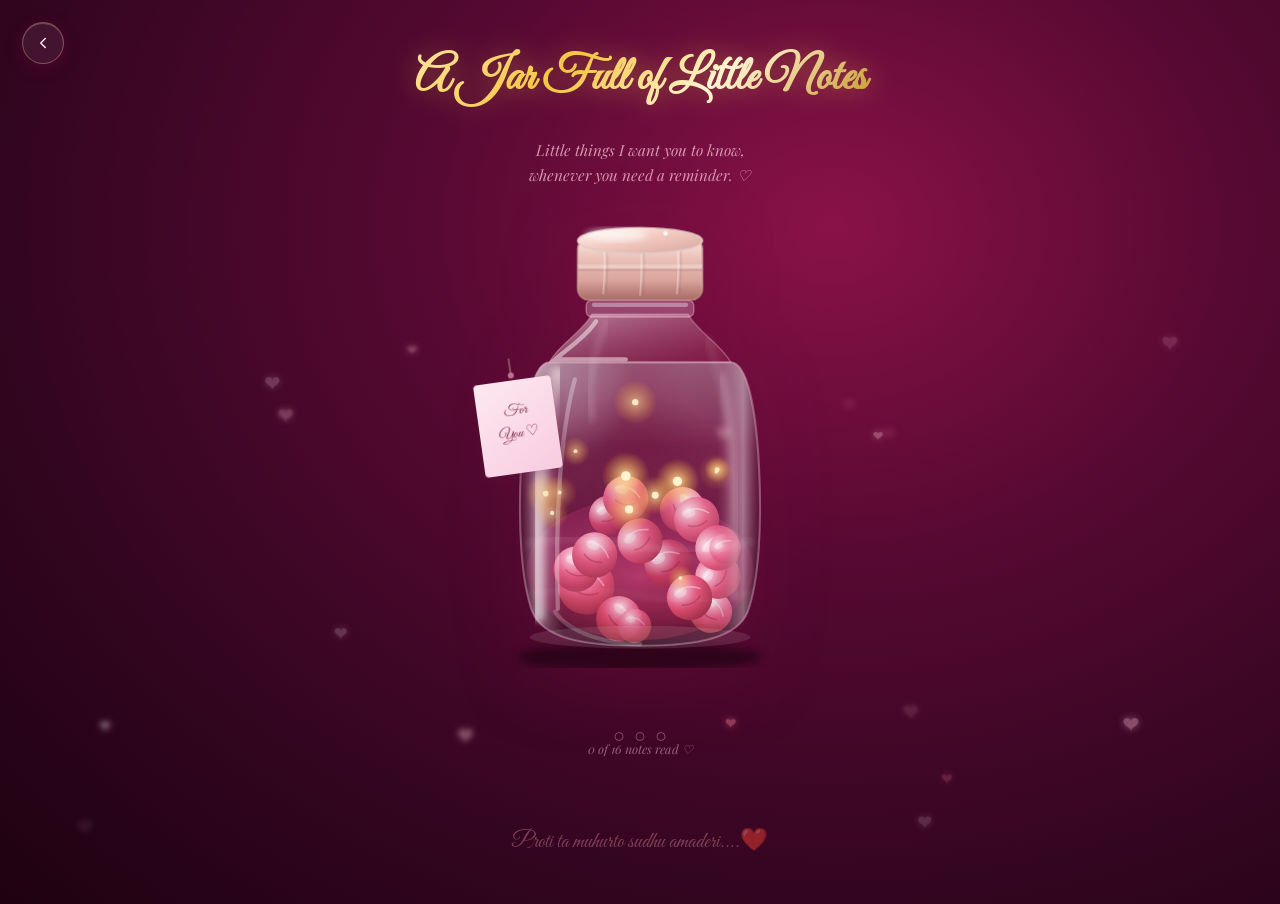
==== jar.html @ 515b7e87 "Add files via upload" ====
﻿<!DOCTYPE html>
<html lang="en">
<head>
  <meta charset="UTF-8" />
  <meta name="viewport" content="width=device-width, initial-scale=1.0" />
  <title>A Jar Full of Little Notes ♡</title>
  <link rel="stylesheet" href="jar.css" />
  <link href="https://fonts.googleapis.com/css2?family=Great+Vibes&family=Playfair+Display:ital,wght@0,400;0,500;1,400&family=Lato:wght@300;400&display=swap" rel="stylesheet" />
</head>
<body>

  <!-- Floating hearts background -->
  <canvas id="hearts-canvas"></canvas>

  <!-- Page -->
  <div class="jar-page page-root">

    <!-- Title -->
    <h1 class="jar-title">A Jar Full of Little Notes</h1>
    <p class="jar-subtitle">Little things I want you to know,<br>whenever you need a reminder. ♡</p>

    <!-- Main jar area -->
    <div class="jar-scene" id="jarScene">

      <!-- Tap hint -->
      <p class="tap-hint" id="tapHint">Tap me...</p>

      <!-- Tap progress dots -->
      <div class="tap-dots" id="tapDots">
        <span class="tap-dot" id="dot0"></span>
        <span class="tap-dot" id="dot1"></span>
        <span class="tap-dot" id="dot2"></span>
      </div>

      <!-- "For You" tag -->
      <div class="jar-tag">
        <span>For<br>You ♡</span>
      </div>

      <!-- THE JAR SVG -->
      <svg class="jar-svg" id="jarSvg" viewBox="0 0 240 320" xmlns="http://www.w3.org/2000/svg">
        <defs>
          <!-- Horizontal "glass tube" gradient — creates cylindrical light falloff -->
          <linearGradient id="glassBody" x1="0%" y1="0%" x2="100%" y2="0%">
            <stop offset="0%"   stop-color="#5a1438" stop-opacity="0.32"/>
            <stop offset="7%"   stop-color="#ffeef5" stop-opacity="0.58"/>
            <stop offset="18%"  stop-color="#f0a8c5" stop-opacity="0.10"/>
            <stop offset="45%"  stop-color="#a8405f" stop-opacity="0.13"/>
            <stop offset="55%"  stop-color="#a8405f" stop-opacity="0.13"/>
            <stop offset="82%"  stop-color="#f0a8c5" stop-opacity="0.10"/>
            <stop offset="93%"  stop-color="#ffeef5" stop-opacity="0.48"/>
            <stop offset="100%" stop-color="#5a1438" stop-opacity="0.32"/>
          </linearGradient>

          <!-- Vertical light/shadow overlay — blended on top for depth -->
          <linearGradient id="glassVertical" x1="0%" y1="0%" x2="0%" y2="100%">
            <stop offset="0%"   stop-color="#ffffff" stop-opacity="0.32"/>
            <stop offset="30%"  stop-color="#ffffff" stop-opacity="0.04"/>
            <stop offset="65%"  stop-color="#000000" stop-opacity="0.04"/>
            <stop offset="100%" stop-color="#000000" stop-opacity="0.30"/>
          </linearGradient>

          <linearGradient id="glassShoulder" x1="0%" y1="0%" x2="100%" y2="100%">
            <stop offset="0%"   stop-color="#ffeef5" stop-opacity="0.55"/>
            <stop offset="100%" stop-color="#a8405f" stop-opacity="0.22"/>
          </linearGradient>

          <!-- Soft ambient shine blob — adds gentle glow on upper-left of glass -->
          <radialGradient id="glassShine" cx="35%" cy="22%" r="48%">
            <stop offset="0%"   stop-color="#ffffff" stop-opacity="0.32"/>
            <stop offset="100%" stop-color="#ffffff" stop-opacity="0"/>
          </radialGradient>

          <!-- Cylindrical curvature shading — darker toward edges, light center -->
          <radialGradient id="glassCurve" cx="50%" cy="48%" r="65%">
            <stop offset="0%"   stop-color="#ffffff" stop-opacity="0.07"/>
            <stop offset="60%"  stop-color="#000000" stop-opacity="0"/>
            <stop offset="100%" stop-color="#4a1030" stop-opacity="0.22"/>
          </radialGradient>

          <!-- Rose gold lid gradients -->
          <linearGradient id="lidGrad" x1="0%" y1="0%" x2="0%" y2="100%">
            <stop offset="0%"   stop-color="#fbe6dd"/>
            <stop offset="35%"  stop-color="#eac0b8"/>
            <stop offset="70%"  stop-color="#d9a39b"/>
            <stop offset="100%" stop-color="#bb8079"/>
          </linearGradient>
          <linearGradient id="lidTopGrad" x1="0%" y1="0%" x2="100%" y2="100%">
            <stop offset="0%"   stop-color="#fff5ef"/>
            <stop offset="50%"  stop-color="#f2c8bf"/>
            <stop offset="100%" stop-color="#d6a89f"/>
          </linearGradient>
          <linearGradient id="lidShadow" x1="0%" y1="0%" x2="0%" y2="100%">
            <stop offset="0%"   stop-color="#9a5650" stop-opacity="0"/>
            <stop offset="100%" stop-color="#8a4842" stop-opacity="0.35"/>
          </linearGradient>

          <radialGradient id="chitsGlow" cx="50%" cy="55%" r="55%">
            <stop offset="0%"   stop-color="#f060a0" stop-opacity="0.9"/>
            <stop offset="100%" stop-color="#9a1c58" stop-opacity="0.65"/>
          </radialGradient>

          <!-- Paper ball shading — 3 pastel variants -->
          <radialGradient id="ballGrad1" cx="35%" cy="28%" r="75%">
            <stop offset="0%"   stop-color="#fde8f0"/>
            <stop offset="55%"  stop-color="#e8608a"/>
            <stop offset="100%" stop-color="#b8385f"/>
          </radialGradient>
          <radialGradient id="ballGrad2" cx="35%" cy="28%" r="75%">
            <stop offset="0%"   stop-color="#fceaf2"/>
            <stop offset="55%"  stop-color="#d04070"/>
            <stop offset="100%" stop-color="#a02850"/>
          </radialGradient>
          <radialGradient id="ballGrad3" cx="35%" cy="28%" r="75%">
            <stop offset="0%"   stop-color="#fff0f5"/>
            <stop offset="55%"  stop-color="#f0789e"/>
            <stop offset="100%" stop-color="#c8506e"/>
          </radialGradient>

          <filter id="softBlur"><feGaussianBlur stdDeviation="2.2"/></filter>
          <filter id="shadowBlur"><feGaussianBlur stdDeviation="3.5"/></filter>

          <clipPath id="jarClip">
            <path d="M 56 104 C 44 104 38 138 36 178 C 34 218 36 258 44 280 C 51 298 78 304 120 304 C 162 304 189 298 196 280 C 204 258 206 218 204 178 C 202 138 196 104 184 104 Z"/>
          </clipPath>
        </defs>

        <!-- Ground shadow -->
        <ellipse cx="120" cy="312" rx="86" ry="10" fill="rgba(0,0,0,0.45)" filter="url(#shadowBlur)"/>

        <!-- ── PAPER BALLS INSIDE (visible through glass) ── -->
        <g clip-path="url(#jarClip)" class="chits-inside" id="chitsInside">
          <ellipse cx="120" cy="250" rx="80" ry="50" fill="url(#chitsGlow)" opacity="0.72"/>

          <!-- 5 message balls — vary in size & rotation, scattered organically -->
          <g class="jar-ball" id="jarBall0" transform="translate(82,262) rotate(18)">
            <circle r="20" fill="url(#ballGrad1)"/>
            <path d="M -11 -7 Q 0 -14 12 -4"  stroke="rgba(255,255,255,0.45)" stroke-width="1.2" fill="none"/>
            <path d="M -9 4 Q 0 9 10 2"        stroke="rgba(110,20,55,0.3)"   stroke-width="1.2" fill="none"/>
            <ellipse cx="-6" cy="-7" rx="6" ry="4" fill="rgba(255,255,255,0.35)"/>
          </g>

          <g class="jar-ball" id="jarBall1" transform="translate(140,246) rotate(-25)">
            <circle r="17" fill="url(#ballGrad2)"/>
            <path d="M -9 -6 Q 0 -12 10 -3"  stroke="rgba(255,255,255,0.45)" stroke-width="1.1" fill="none"/>
            <path d="M -7 3 Q 0 7 8 2"        stroke="rgba(110,20,55,0.3)"   stroke-width="1.1" fill="none"/>
            <ellipse cx="-5" cy="-6" rx="5" ry="3.5" fill="rgba(255,255,255,0.35)"/>
          </g>

          <g class="jar-ball" id="jarBall2" transform="translate(170,280) rotate(40)">
            <circle r="15" fill="url(#ballGrad3)"/>
            <path d="M -8 -5 Q 0 -10 9 -3"   stroke="rgba(255,255,255,0.45)" stroke-width="1" fill="none"/>
            <path d="M -6 3 Q 0 6 7 1.5"      stroke="rgba(110,20,55,0.3)"   stroke-width="1" fill="none"/>
            <ellipse cx="-4.5" cy="-5" rx="4.5" ry="3" fill="rgba(255,255,255,0.35)"/>
          </g>

          <g class="jar-ball" id="jarBall3" transform="translate(98,212) rotate(-15)">
            <circle r="14" fill="url(#ballGrad2)"/>
            <path d="M -7 -4.5 Q 0 -9 8 -2.5" stroke="rgba(255,255,255,0.45)" stroke-width="1" fill="none"/>
            <path d="M -6 2.5 Q 0 5.5 6.5 1.5" stroke="rgba(110,20,55,0.3)"   stroke-width="1" fill="none"/>
            <ellipse cx="-4" cy="-4.5" rx="4" ry="2.8" fill="rgba(255,255,255,0.35)"/>
          </g>

          <g class="jar-ball" id="jarBall4" transform="translate(150,208) rotate(55)">
            <circle r="16" fill="url(#ballGrad1)"/>
            <path d="M -8.5 -5.5 Q 0 -11 9.5 -3" stroke="rgba(255,255,255,0.45)" stroke-width="1.1" fill="none"/>
            <path d="M -7 3 Q 0 6.5 7.5 1.8"      stroke="rgba(110,20,55,0.3)"   stroke-width="1.1" fill="none"/>
            <ellipse cx="-4.8" cy="-5.5" rx="4.8" ry="3.2" fill="rgba(255,255,255,0.35)"/>
          </g>

          <g class="jar-ball" id="jarBall5" transform="translate(120,230) rotate(-35)">
            <circle r="16" fill="url(#ballGrad1)"/>
            <path d="M -8.5 -5.5 Q 0 -11 9.5 -3" stroke="rgba(255,255,255,0.45)" stroke-width="1.1" fill="none"/>
            <path d="M -7 3 Q 0 6.5 7.5 1.8"      stroke="rgba(110,20,55,0.3)"   stroke-width="1.1" fill="none"/>
            <ellipse cx="-4.8" cy="-5.5" rx="4.8" ry="3.2" fill="rgba(255,255,255,0.35)"/>
          </g>

          <g class="jar-ball" id="jarBall6" transform="translate(75,250) rotate(20)">
            <circle r="16" fill="url(#ballGrad1)"/>
            <path d="M -8.5 -5.5 Q 0 -11 9.5 -3" stroke="rgba(255,255,255,0.45)" stroke-width="1.1" fill="none"/>
            <path d="M -7 3 Q 0 6.5 7.5 1.8"      stroke="rgba(110,20,55,0.3)"   stroke-width="1.1" fill="none"/>
            <ellipse cx="-4.8" cy="-5.5" rx="4.8" ry="3.2" fill="rgba(255,255,255,0.35)"/>
          </g>


          <g class="jar-ball" id="jarBall7" transform="translate(160,215) rotate(-10)">
            <circle r="16" fill="url(#ballGrad1)"/>
            <path d="M -8.5 -5.5 Q 0 -11 9.5 -3" stroke="rgba(255,255,255,0.45)" stroke-width="1.1" fill="none"/>
            <path d="M -7 3 Q 0 6.5 7.5 1.8"      stroke="rgba(110,20,55,0.3)"   stroke-width="1.1" fill="none"/>
            <ellipse cx="-4.8" cy="-5.5" rx="4.8" ry="3.2" fill="rgba(255,255,255,0.35)"/>
          </g>

          <g class="jar-ball" id="jarBall8" transform="translate(105,285) rotate(45)">
            <circle r="16" fill="url(#ballGrad1)"/>
            <path d="M -8.5 -5.5 Q 0 -11 9.5 -3" stroke="rgba(255,255,255,0.45)" stroke-width="1.1" fill="none"/>
            <path d="M -7 3 Q 0 6.5 7.5 1.8"      stroke="rgba(110,20,55,0.3)"   stroke-width="1.1" fill="none"/>
            <ellipse cx="-4.8" cy="-5.5" rx="4.8" ry="3.2" fill="rgba(255,255,255,0.35)"/>
          </g>

          <g class="jar-ball" id="jarBall9" transform="translate(175,255) rotate(-50)">
            <circle r="16" fill="url(#ballGrad1)"/>
            <path d="M -8.5 -5.5 Q 0 -11 9.5 -3" stroke="rgba(255,255,255,0.45)" stroke-width="1.1" fill="none"/>
            <path d="M -7 3 Q 0 6.5 7.5 1.8"      stroke="rgba(110,20,55,0.3)"   stroke-width="1.1" fill="none"/>
            <ellipse cx="-4.8" cy="-5.5" rx="4.8" ry="3.2" fill="rgba(255,255,255,0.35)"/>
          </g>

          <g class="jar-ball" id="jarBall10" transform="translate(88,240) rotate(30)">
            <circle r="16" fill="url(#ballGrad1)"/>
            <path d="M -8.5 -5.5 Q 0 -11 9.5 -3" stroke="rgba(255,255,255,0.45)" stroke-width="1.1" fill="none"/>
            <path d="M -7 3 Q 0 6.5 7.5 1.8"      stroke="rgba(110,20,55,0.3)"   stroke-width="1.1" fill="none"/>
            <ellipse cx="-4.8" cy="-5.5" rx="4.8" ry="3.2" fill="rgba(255,255,255,0.35)"/>
          </g>

          <g class="jar-ball" id="jarBall11" transform="translate(155,270) rotate(-22)">
            <circle r="16" fill="url(#ballGrad1)"/>
            <path d="M -8.5 -5.5 Q 0 -11 9.5 -3" stroke="rgba(255,255,255,0.45)" stroke-width="1.1" fill="none"/>
            <path d="M -7 3 Q 0 6.5 7.5 1.8"      stroke="rgba(110,20,55,0.3)"   stroke-width="1.1" fill="none"/>
            <ellipse cx="-4.8" cy="-5.5" rx="4.8" ry="3.2" fill="rgba(255,255,255,0.35)"/>
          </g>

          <g class="jar-ball" id="jarBall12" transform="translate(110,200) rotate(15)">
            <circle r="16" fill="url(#ballGrad1)"/>
            <path d="M -8.5 -5.5 Q 0 -11 9.5 -3" stroke="rgba(255,255,255,0.45)" stroke-width="1.1" fill="none"/>
            <path d="M -7 3 Q 0 6.5 7.5 1.8"      stroke="rgba(110,20,55,0.3)"   stroke-width="1.1" fill="none"/>
            <ellipse cx="-4.8" cy="-5.5" rx="4.8" ry="3.2" fill="rgba(255,255,255,0.35)"/>
          </g>

          <g class="jar-ball" id="jarBall13" transform="translate(175,235) rotate(-42)">
            <circle r="16" fill="url(#ballGrad1)"/>
            <path d="M -8.5 -5.5 Q 0 -11 9.5 -3" stroke="rgba(255,255,255,0.45)" stroke-width="1.1" fill="none"/>
            <path d="M -7 3 Q 0 6.5 7.5 1.8"      stroke="rgba(110,20,55,0.3)"   stroke-width="1.1" fill="none"/>
            <ellipse cx="-4.8" cy="-5.5" rx="4.8" ry="3.2" fill="rgba(255,255,255,0.35)"/>
          </g>



          <!-- 2 decorative filler balls — always present, keep the jar feeling full -->
          <g class="jar-ball-filler" transform="translate(116,290) rotate(10)">
            <circle r="12" fill="url(#ballGrad3)" opacity="0.85"/>
            <path d="M -6 -4 Q 0 -8 7 -2" stroke="rgba(255,255,255,0.4)" stroke-width="0.9" fill="none"/>
            <ellipse cx="-3.5" cy="-4" rx="3.5" ry="2.4" fill="rgba(255,255,255,0.3)"/>
          </g>
          <g class="jar-ball-filler" transform="translate(180,235) rotate(-30)">
            <circle r="11" fill="url(#ballGrad1)" opacity="0.8"/>
            <path d="M -5.5 -3.5 Q 0 -7 6.5 -2" stroke="rgba(255,255,255,0.4)" stroke-width="0.9" fill="none"/>
            <ellipse cx="-3.2" cy="-3.5" rx="3.2" ry="2.2" fill="rgba(255,255,255,0.3)"/>
          </g>
        </g>

        <!-- ── JAR BODY (glass shell) ── -->
        <path d="M 56 104 C 44 104 38 138 36 178 C 34 218 36 258 44 280 C 51 298 78 304 120 304 C 162 304 189 298 196 280 C 204 258 206 218 204 178 C 202 138 196 104 184 104 Z"
              fill="url(#glassBody)" stroke="rgba(255,220,235,0.35)" stroke-width="1.5"/>

        <!-- Vertical depth overlay (light top, dark bottom) -->
        <path d="M 56 104 C 44 104 38 138 36 178 C 34 218 36 258 44 280 C 51 298 78 304 120 304 C 162 304 189 298 196 280 C 204 258 206 218 204 178 C 202 138 196 104 184 104 Z"
              fill="url(#glassVertical)" style="mix-blend-mode:overlay" clip-path="url(#jarClip)"/>

        <!-- Cylindrical curvature shading — gives the glass a rounded, dimensional feel -->
        <path d="M 56 104 C 44 104 38 138 36 178 C 34 218 36 258 44 280 C 51 298 78 304 120 304 C 162 304 189 298 196 280 C 204 258 206 218 204 178 C 202 138 196 104 184 104 Z"
              fill="url(#glassCurve)" style="mix-blend-mode:multiply" clip-path="url(#jarClip)"/>

        <!-- Ambient shine — soft glow blob on the upper-left of the glass -->
        <ellipse cx="78" cy="150" rx="58" ry="75" fill="url(#glassShine)"
                 style="mix-blend-mode:soft-light" clip-path="url(#jarClip)"/>

        <!-- Subtle glass distortion ripples across the chits (refraction feel) -->
        <path d="M 40 232 Q 80 224 120 233 Q 160 242 200 230" fill="none"
              stroke="rgba(255,255,255,0.12)" stroke-width="4" filter="url(#softBlur)" clip-path="url(#jarClip)"/>
        <path d="M 40 268 Q 80 261 120 269 Q 160 277 200 266" fill="none"
              stroke="rgba(255,255,255,0.08)" stroke-width="3" filter="url(#softBlur)" clip-path="url(#jarClip)"/>
        <path d="M 42 290 Q 80 295 120 291 Q 158 287 198 293" fill="none"
              stroke="rgba(0,0,0,0.06)" stroke-width="3" filter="url(#softBlur)" clip-path="url(#jarClip)"/>


        <!-- Main glass highlight (left, broad refraction streak) -->
        <path d="M 62 112 C 50 150 46 210 48 282" fill="none"
              stroke="rgba(255,245,250,0.5)" stroke-width="10" stroke-linecap="round" filter="url(#softBlur)"/>
        <!-- Secondary thin highlight -->
        <path d="M 74 116 C 64 152 60 212 62 278" fill="none"
              stroke="rgba(255,255,255,0.3)" stroke-width="3" stroke-linecap="round"/>
        <!-- Right dim highlight -->
        <path d="M 178 114 C 188 155 190 215 186 270" fill="none"
              stroke="rgba(255,230,242,0.18)" stroke-width="5" stroke-linecap="round" filter="url(#softBlur)"/>

        <!-- ── Reflection streaks (delicate, follow jar curve) ── -->
        <!-- Diagonal shoulder reflection — shimmers occasionally -->
        <path class="glass-reflect shimmer-a" d="M 96 76 C 88 96 82 118 86 144" fill="none"
              stroke="rgba(255,255,255,0.35)" stroke-width="4" stroke-linecap="round" filter="url(#softBlur)"/>
        <!-- Long curved reflection on upper-right shoulder/body -->
        <path class="glass-reflect shimmer-b" d="M 168 88 C 180 122 188 172 184 222" fill="none"
              stroke="rgba(255,255,255,0.22)" stroke-width="5" stroke-linecap="round" filter="url(#softBlur)"/>
        <!-- Thin diagonal reflection across lower body -->
        <path class="glass-reflect shimmer-c" d="M 70 240 C 92 230 132 235 172 246" fill="none"
              stroke="rgba(255,255,255,0.15)" stroke-width="3" stroke-linecap="round" filter="url(#softBlur)"/>


        <!-- Bottom glass shimmer -->
        <ellipse cx="120" cy="298" rx="78" ry="8" fill="rgba(255,255,255,0.1)"/>
        <!-- Bottom curve highlight -->
        <path d="M 60 280 C 70 296 100 303 120 303" fill="none"
              stroke="rgba(255,255,255,0.2)" stroke-width="3" stroke-linecap="round"/>

        <!-- Shoulder / neck of jar -->
        <path d="M 86 70 C 80 82 62 92 56 104 L 184 104 C 178 92 160 82 154 70 Z"
              fill="url(#glassShoulder)" stroke="rgba(255,220,235,0.3)" stroke-width="1"/>
        <!-- Shoulder highlight -->
        <path d="M 89 75 C 82 86 68 95 60 102 L 110 102"
              fill="none" stroke="rgba(255,250,252,0.5)" stroke-width="3" stroke-linecap="round"/>

        <!-- Neck ring (glass lip where lid sits) -->
        <rect x="82" y="60" width="76" height="12" rx="4"
              fill="rgba(255,220,235,0.28)" stroke="rgba(255,200,225,0.4)" stroke-width="1"/>
        <rect x="86" y="62" width="68" height="3" rx="1.5" fill="rgba(255,255,255,0.35)"/>

        <!-- ── LID (rose gold) ── -->
        <g class="jar-lid" id="jarLid">
          <!-- Lid body -->
          <rect x="76" y="16" width="88" height="44" rx="8"
                fill="url(#lidGrad)" stroke="#caa099" stroke-width="1"/>

          <!-- Bottom shadow for dimensionality -->
          <rect x="76" y="46" width="88" height="14" rx="6" fill="url(#lidShadow)"/>

          <!-- Decorative center groove (premium ring detail) -->
          <rect x="76" y="35" width="88" height="3" fill="rgba(255,255,255,0.3)"/>
          <rect x="76" y="38" width="88" height="1.5" fill="rgba(140,80,76,0.22)"/>

          <!-- Elegant metallic ridge lines -->
          <path d="M 94 22 Q 96 30 94 56" stroke="rgba(255,255,255,0.5)" stroke-width="0.8" fill="none"/>
          <path d="M 96 22 Q 98 30 96 56" stroke="rgba(150,90,85,0.25)" stroke-width="0.8" fill="none"/>
          <path d="M 120 23 Q 122 31 120 57" stroke="rgba(255,255,255,0.5)" stroke-width="0.8" fill="none"/>
          <path d="M 122 23 Q 124 31 122 57" stroke="rgba(150,90,85,0.25)" stroke-width="0.8" fill="none"/>
          <path d="M 146 22 Q 148 30 146 56" stroke="rgba(255,255,255,0.5)" stroke-width="0.8" fill="none"/>
          <path d="M 148 22 Q 150 30 148 56" stroke="rgba(150,90,85,0.25)" stroke-width="0.8" fill="none"/>

          <!-- Top face -->
          <ellipse cx="120" cy="18" rx="44" ry="9"
                   fill="url(#lidTopGrad)" stroke="#cda49b" stroke-width="1"/>

          <!-- Top rim shine -->
          <ellipse cx="120" cy="18" rx="44" ry="9" fill="none"
                   stroke="rgba(255,255,255,0.45)" stroke-width="1"/>

          <!-- Soft highlight blob on top -->
          <ellipse cx="103" cy="14" rx="22" ry="4.5" fill="rgba(255,255,255,0.6)" filter="url(#softBlur)"/>

          <!-- Small sparkle accent -->
          <circle cx="138" cy="13" r="1.6" fill="rgba(255,255,255,0.85)"/>
        </g>


      </svg>

      <!-- Fireflies canvas (flying inside jar) -->
      <canvas class="fairy-canvas" id="fairyCanvas"></canvas>

    </div>

    <!-- Action area (shown after open) -->
    <div class="action-area" id="actionArea">
      <p class="take-hint">Reach in and pick a little note ♡</p>
    </div>

    <!-- Chit read counter -->
    <p class="read-counter" id="readCounter"></p>
    <p class="jar-completed-hint" id="jarCompletedHint">You've already discovered every little note here. ♡</p>

    <!-- Footer -->
    <p class="jar-footer">Proti ta muhurto sudhu amaderi....❤️</p>

  </div>

  <!-- Chit modal (unfolds to show message) -->
  <div class="chit-modal" id="chitModal">
    <div class="chit-paper" id="chitPaper">
      <div class="chit-fold-overlay" id="chitFoldOverlay"></div>
      <div class="chit-paper-inner">
        <div class="chit-deco">♡</div>
        <p class="chit-message" id="chitMessage"></p>
        <div class="chit-deco chit-deco-bottom">✦</div>
        <button class="chit-close" onclick="closeChit()">fold it back ♡</button>
      </div>
    </div>
  </div>

  <!-- All-read overlay -->
  <div class="all-read-overlay" id="allReadOverlay">
    <div class="all-read-inner">
      <p class="all-read-emoji">✨</p>
      <h2 class="all-read-title">You've read them all...</h2>
      <p class="all-read-sub">Every little note was written just for you.<br>Want to see more surprises?</p>
      <button class="all-read-btn" onclick="goNext()">Yes, show me ♡</button>
      <button class="all-read-reread" onclick="resetAndReadAgain()">Read them again</button>
    </div>
  </div>

  <script src="sound.js"></script>
  <script src="bgmusic.js"></script>
  <script src="jar.js"></script>
</body>
</html>
---- jar.css ----
﻿/* ===== RESET ===== */
*, *::before, *::after { margin: 0; padding: 0; box-sizing: border-box; }
html, body { width: 100%; min-height: 100%; }

body {
  font-family: 'Lato', sans-serif;
  background: radial-gradient(ellipse at 65% 25%, #8a1248 0%, #560932 35%, #330520 70%, #1e0210 100%);
  min-height: 100vh;
  overflow-x: hidden;
  position: relative;
}

/* ===== HEARTS CANVAS ===== */
#hearts-canvas {
  position: fixed; inset: 0;
  pointer-events: none; z-index: 0;
  width: 100%; height: 100%;
}

/* ===== PAGE LAYOUT ===== */
.jar-page {
  position: relative; z-index: 2;
  display: flex; flex-direction: column;
  align-items: center;
  justify-content: center;
  padding: 2.5rem 1.5rem 3rem;
  gap: 1.6rem;
  min-height: 100vh;
}

/* ===== TITLE ===== */
.jar-title {
  font-family: 'Great Vibes', cursive;
  font-size: clamp(2rem, 7vw, 3rem);
  text-align: center;
  background: linear-gradient(135deg, #ffe8a3 0%, #f3c641 35%, #fff5d0 65%, #c29425 100%);
  -webkit-background-clip: text; background-clip: text;
  -webkit-text-fill-color: transparent; color: transparent;
  filter: drop-shadow(0 0 14px rgba(243,198,65,0.4));
  padding-inline: 0.5rem;   /* ← gives the cursive letters room on both sides */
  overflow: visible;         /* ← prevents clipping of the drop-shadow glow */
  line-height: 1.4;      /* ← add this */
  padding-top: 0.3rem;   /* ← add this */

}

.jar-subtitle {
  font-family: 'Playfair Display', serif;
  font-size: clamp(0.8rem, 2.5vw, 0.95rem);
  font-style: italic;
  color: #f5bbd0;
  text-align: center;
  opacity: 0.78;
  line-height: 1.7;
}

/* ===== JAR SCENE ===== */
.jar-scene {
  position: relative;
  width: min(340px, 82vw);
  aspect-ratio: 240 / 320;
  cursor: pointer;
  display: flex;
  align-items: center;
  justify-content: center;
  flex-shrink: 0;
  -webkit-tap-highlight-color: transparent;
  user-select: none;
  -webkit-user-select: none;
}

/* jar idle float */
.jar-svg {
  width: 100%; height: 100%;
  display: block;
  animation: jarFloat 4s ease-in-out infinite;
  filter: drop-shadow(0 14px 32px rgba(120, 10, 60, 0.5));
  transition: filter 0.3s ease;
  position: relative; z-index: 2;
  will-change: transform;
  outline: none;
}
.jar-scene:hover .jar-svg {
  filter: drop-shadow(0 14px 46px rgba(200, 50, 120, 0.7));
}

@keyframes jarFloat {
  0%,100% { transform: translateY(0px);  }
  50%      { transform: translateY(-8px); }
}

/* Tap bounce — squash & stretch feedback */
@keyframes tapBounce {
  0%   { transform: scale(1)            translateY(0);   }
  25%  { transform: scale(0.92, 1.06)   translateY(2px); }
  50%  { transform: scale(1.07, 0.94)   translateY(-6px); }
  75%  { transform: scale(0.97, 1.03)   translateY(1px); }
  100% { transform: scale(1)            translateY(0);   }
}

/* Tap glow — warm flash */
.jar-svg.tap-glow {
  filter: drop-shadow(0 14px 60px rgba(255,200,120,0.95)) !important;
}

/* Lid open animation */
.jar-lid {
  transform-origin: 120px 18px;
  transition: transform 0.6s cubic-bezier(0.34, 1.56, 0.64, 1),
              opacity 0.5s ease;
  will-change: transform;
}
/* Lid pops up and rests ajar on the rim — not fully removed */
.jar-lid.open {
  transform: translateY(-34px) translateX(5px) rotate(-15deg);
  opacity: 1;
}
/* Subtle extra lift while a note is escaping the jar — minimal, no bounce */
.jar-lid.open.lifting {
  transform: translateY(-44px) translateX(5px) rotate(-18deg);
  transition: transform 0.5s cubic-bezier(0.4, 0, 0.2, 1);
}

/* ===== FOR YOU TAG ===== */
.jar-tag {
  position: absolute;
  left: 2.5%;
  top: 36.5%;
  width: 23%;
  background: linear-gradient(145deg, #fde8f0, #f8cce0);
  border-radius: 4px;
  padding: 6% 5% 8%;
  font-family: 'Great Vibes', cursive;
  font-size: clamp(0.7rem, 3.6vw, 0.95rem);
  color: #7a2845;
  text-align: center;
  line-height: 1.5;
  box-shadow: 2px 3px 12px rgba(100,20,60,0.35);
  transform: rotate(-8deg);
  animation: tagSway 4s ease-in-out infinite;
  z-index: 5;
  will-change: transform;
}
.jar-tag::before {
  content: '';
  position: absolute;
  top: -8px; left: 50%;
  transform: translateX(-50%);
  width: 6px; height: 6px;
  border-radius: 50%;
  background: #c07090;
}
.jar-tag::after {
  content: '';
  position: absolute;
  top: -22px; left: 50%;
  transform: translateX(-50%);
  width: 1px; height: 16px;
  background: #b09090;
}
@keyframes tagSway {
  0%,100% { transform: rotate(-8deg) translateY(0);  }
  50%      { transform: rotate(-6deg) translateY(-4px); }
}

/* ===== TAP HINT ===== */
.tap-hint {
  position: absolute;
  bottom: -9%;
  left: 50%; transform: translateX(-50%);
  font-family: 'Playfair Display', serif;
  font-size: clamp(0.82rem, 3.4vw, 1rem);
  font-style: italic;
  color: #f5bbd0;
  opacity: 0;
  animation: hintPulse 2s ease-in-out 1s infinite;
  white-space: nowrap;
  z-index: 6;
}
@keyframes hintPulse {
  0%,100% { opacity: 0.3; } 50% { opacity: 0.75; }
}
.tap-hint.hidden { display: none; }

/* ===== TAP PROGRESS DOTS ===== */
.tap-dots {
  position: absolute;
  bottom: -16%;
  left: 50%; transform: translateX(-50%);
  display: flex; gap: 12px;
  z-index: 6;
}
.tap-dot {
  width: 9px; height: 9px;
  border-radius: 50%;
  border: 1.5px solid rgba(240,160,200,0.4);
  background: transparent;
  transition: background 0.25s ease, box-shadow 0.25s ease, transform 0.2s ease;
}
.tap-dot.lit {
  background: radial-gradient(circle, #fce0ec, #e0608a);
  box-shadow: 0 0 8px rgba(230,80,140,0.6);
}
.tap-dot.pop {
  animation: dotPop 0.35s ease;
}
@keyframes dotPop {
  0%   { transform: scale(1);   }
  40%  { transform: scale(1.7); }
  100% { transform: scale(1);   }
}

/* ===== TAP RIPPLE RING ===== */
.tap-ring {
  position: absolute;
  width: 16px; height: 16px;
  margin: -8px 0 0 -8px;
  border: 2px solid rgba(255,210,150,0.8);
  border-radius: 50%;
  pointer-events: none;
  z-index: 8;
  animation: ringExpand 0.6s ease-out forwards;
}
@keyframes ringExpand {
  0%   { transform: scale(0.4); opacity: 1;   }
  100% { transform: scale(7);   opacity: 0;   }
}

/* ===== TAP PARTICLES (sparkles/hearts burst) ===== */
.tap-particle {
  position: absolute;
  pointer-events: none;
  z-index: 9;
  font-size: clamp(0.7rem, 3vw, 1rem);
  animation: particleFly 0.75s ease-out forwards;
}
@keyframes particleFly {
  0%   { transform: translate(0,0) scale(1) rotate(0deg);   opacity: 1; }
  100% { transform: translate(var(--dx), var(--dy)) scale(0.3) rotate(180deg); opacity: 0; }
}

/* ===== PAPER BALLS INSIDE JAR ===== */
.jar-ball {
  transform-box: fill-box;
  transform-origin: center;
  transition: opacity 0.6s ease, transform 0.6s cubic-bezier(0.34, 1.2, 0.64, 1);
}
/* While a note is being read, its ball fades & shrinks — jar feels less crowded */
.jar-ball.taken {
  opacity: 0.12;
  transform: scale(0.45);
}

/* Once the jar is open, the message balls become the interaction zone */
.jar-ball.interactive {
  cursor: pointer;
}

/* Subtle highlight when a ball is selected — gentle glow + slight lift */
@keyframes jarBallSelect {
  0%   { filter: drop-shadow(0 0 0 rgba(255,210,150,0));   transform: scale(1);    }
  50%  { filter: drop-shadow(0 0 10px rgba(255,215,160,0.85)); transform: scale(1.15); }
  100% { filter: drop-shadow(0 0 0 rgba(255,210,150,0));   transform: scale(1);    }
}
.jar-ball.selected {
  animation: jarBallSelect 0.4s ease;
}

/* ===== FIREFLY CANVAS ===== */
.fairy-canvas {
  position: absolute;
  inset: 0;
  width: 100%; height: 100%;
  pointer-events: none;
  z-index: 3;
}

/* ===== ACTION AREA ===== */
.action-area {
  display: flex;
  flex-direction: column;
  align-items: center;
  gap: 1rem;
  opacity: 0;
  pointer-events: none;
  transform: translateY(12px);
  transition: opacity 0.6s ease, transform 0.6s ease;
}
.action-area.visible {
  opacity: 1;
  pointer-events: all;
  transform: translateY(0);
}

.take-hint {
  font-family: 'Playfair Display', serif;
  font-size: clamp(0.88rem, 2.5vw, 1rem);
  font-style: italic;
  color: #f5bbd0;
  text-align: center;
  opacity: 0.85;
}

/* ===== READ COUNTER ===== */
.read-counter {
  font-family: 'Playfair Display', serif;
  font-size: 0.78rem;
  font-style: italic;
  color: #d090b0;
  text-align: center;
  opacity: 0.65;
  min-height: 1.2em;
}

.jar-completed-hint {
  font-family: 'Playfair Display', serif;
  font-size: 0.82rem;
  font-style: italic;
  color: #f5bbd0;
  text-align: center;
  opacity: 0;
  transform: translateY(6px);
  transition: opacity 0.6s ease, transform 0.6s ease;
  min-height: 1.2em;
  pointer-events: none;
}

.jar-completed-hint.visible {
  opacity: 0.78;
  transform: translateY(0);
}

/* ===== FOOTER ===== */
.jar-footer {
  font-family: 'Great Vibes', cursive;
  font-size: clamp(1rem, 4vw, 1.4rem);
  color: #d08090;
  text-align: center;
  opacity: 0;
  animation: footerFade 2s ease forwards 1.5s;
}
@keyframes footerFade { to { opacity: 0.48; } }

/* ===== CHIT MODAL ===== */
.chit-modal {
  position: fixed; inset: 0;
  display: flex; align-items: center; justify-content: center;
  z-index: 50;
  background: rgba(20, 2, 12, 0.6);
  backdrop-filter: blur(6px);
  opacity: 0; pointer-events: none;
  transition: opacity 0.45s ease;
}
.chit-modal.open {
  opacity: 1; pointer-events: all;
}

.chit-paper {
  width: min(340px, 88vw);
  background: linear-gradient(145deg, #fef5f8 0%, #fde0ec 100%);
  border-radius: 16px;
  padding: 2.5rem 2rem;
  box-shadow:
    0 20px 60px rgba(100,10,50,0.5),
    0 4px 16px rgba(0,0,0,0.2),
    inset 0 1px 0 rgba(255,255,255,0.9);
  position: relative;
  overflow: hidden;
  /* paper texture feel */
  background-image:
    linear-gradient(145deg, #fef5f8 0%, #fde0ec 100%),
    repeating-linear-gradient(
      0deg,
      transparent,
      transparent 28px,
      rgba(200,100,140,0.06) 28px,
      rgba(200,100,140,0.06) 29px
    );

  /* Fly-from-chit + unfold: starts small, offset toward the tapped chit */
  transform: translate(var(--fly-x, 0px), var(--fly-y, 0px)) scale(0.16) rotate(14deg);
  opacity: 0;
  transition:
    transform 0.6s cubic-bezier(0.34, 1.56, 0.64, 1),
    opacity 0.4s ease;
}
.chit-modal.open .chit-paper {
  transform: translate(0px, 0px) scale(1) rotate(0deg);
  opacity: 1;
}

/* Warm glow flash during the unfold */
.chit-paper.paper-glow {
  box-shadow:
    0 20px 60px rgba(100,10,50,0.5),
    0 4px 16px rgba(0,0,0,0.2),
    inset 0 1px 0 rgba(255,255,255,0.9),
    0 0 60px rgba(255,200,140,0.7);
}

/* ── Fold overlay — the "wrapped ball" face that covers the paper ── */
.chit-fold-overlay {
  position: absolute;
  inset: 0;
  border-radius: 50%;
  background:
    radial-gradient(circle at 32% 28%, rgba(255,255,255,0.55), transparent 42%),
    radial-gradient(circle at 70% 75%, rgba(120,20,60,0.28), transparent 55%),
    linear-gradient(135deg, #fce0ec 0%, #e8608a 55%, #c8406a 100%);
  opacity: 1;
  transform: scale(1);
  transition: opacity 0.4s ease 0.12s, transform 0.4s ease 0.12s;
  pointer-events: none;
  z-index: 2;
}
.chit-modal.open .chit-fold-overlay {
  opacity: 0;
  transform: scale(1.7);
}

/* ── Inner content — fades in after unfold ── */
.chit-paper-inner {
  display: flex; flex-direction: column;
  align-items: center; gap: 1.2rem;
  position: relative;
  z-index: 1;
  opacity: 0;
  transition: opacity 0.4s ease 0.22s;
}
.chit-modal.open .chit-paper-inner {
  opacity: 1;
}
/* Snappier fade-out when closing — content disappears before the fold covers it */
.chit-modal.closing .chit-paper-inner {
  opacity: 0;
  transition: opacity 0.18s ease;
}

.chit-deco {
  font-size: 1.1rem;
  color: #d06080;
  opacity: 0.7;
}
.chit-deco-bottom { opacity: 0.5; font-size: 0.85rem; }

.chit-message {
  font-family: 'Playfair Display', serif;
  font-size: clamp(1.1rem, 4vw, 1.5rem);
  color: #5a1830;
  white-space: pre-wrap;
  text-align: left;
  line-height: 1.8;
  letter-spacing: 0.02em;
}

/* ADDED: Position relative and expanded pseudo-element for mobile thumb targeting */
.chit-close {
  position: relative;
  background: transparent;
  border: 1px solid rgba(180,60,100,0.3);
  border-radius: 30px;
  padding: 0.5rem 1.5rem;
  font-family: 'Playfair Display', serif;
  font-size: 0.82rem;
  font-style: italic;
  color: #a04060;
  cursor: pointer;
  transition: background 0.2s, color 0.2s;
  margin-top: 0.4rem;
}
.chit-close::after {
  content: '';
  position: absolute;
  top: -15px; right: -15px; bottom: -15px; left: -15px;
}
.chit-close:hover {
  background: rgba(180,60,100,0.1);
  color: #7a2040;
}

/* ===== ALL READ OVERLAY ===== */
.all-read-overlay {
  position: fixed; inset: 0;
  display: flex; align-items: center; justify-content: center;
  z-index: 60;
  background: rgba(20, 2, 12, 0.75);
  backdrop-filter: blur(10px);
  opacity: 0; pointer-events: none;
  transition: opacity 0.6s ease;
}
.all-read-overlay.open {
  opacity: 1; pointer-events: all;
}

.all-read-inner {
  display: flex; flex-direction: column;
  align-items: center; gap: 1.2rem;
  padding: 3rem 2rem;
  text-align: center;
  max-width: 360px;
}

.all-read-emoji { font-size: 2.5rem; }

.all-read-title {
  font-family: 'Great Vibes', cursive;
  font-size: clamp(1.8rem, 6vw, 2.5rem);
  background: linear-gradient(135deg, #ffe8a3, #f3c641, #fff5d0, #c29425);
  -webkit-background-clip: text; background-clip: text;
  -webkit-text-fill-color: transparent;
  filter: drop-shadow(0 0 10px rgba(243,198,65,0.4));
}

.all-read-sub {
  font-family: 'Playfair Display', serif;
  font-size: 0.95rem;
  font-style: italic;
  color: #f5bbd0;
  line-height: 1.7;
  opacity: 0.85;
}

/* UPDATED: Glassmorphism style incorporated */
.all-read-btn {
  font-family: 'Playfair Display', serif;
  font-style: italic;
  font-size: clamp(0.88rem, 3vw, 1.05rem);
  font-weight: 400;
  color: #ffe8f3;
  letter-spacing: 0.03em;
  padding: 0.9rem 2.5rem;
  border-radius: 50px;
  cursor: pointer;
  background: rgba(255, 200, 220, 0.08);
  backdrop-filter: blur(16px);
  -webkit-backdrop-filter: blur(16px);
  border: 1.5px solid rgba(230, 170, 150, 0.45);
  box-shadow:
    0 8px 28px rgba(120, 10, 60, 0.4),
    inset 0 1px 0 rgba(255, 225, 215, 0.25),
    inset 0 -1px 0 rgba(0,0,0,0.08);
  transition: transform 0.22s ease, box-shadow 0.22s ease, border-color 0.22s ease;
}

.all-read-btn:hover {
  transform: translateY(-3px);
  border-color: rgba(245, 195, 170, 0.75);
  box-shadow:
    0 12px 36px rgba(180, 50, 110, 0.5),
    0 0 30px rgba(235, 175, 150, 0.35),
    inset 0 1px 0 rgba(255, 230, 220, 0.32);
}

.all-read-btn:active {
  transform: scale(0.97);
}

/* ADDED: Position relative and expanded pseudo-element for mobile thumb targeting */
.all-read-reread {
  position: relative;
  background: transparent;
  border: none;
  font-family: 'Playfair Display', serif;
  font-size: 0.82rem;
  font-style: italic;
  color: #d090b0;
  cursor: pointer;
  opacity: 0.7;
  text-decoration: underline;
  text-underline-offset: 3px;
}
.all-read-reread::after {
  content: '';
  position: absolute;
  top: -15px; right: -15px; bottom: -15px; left: -15px;
}
.all-read-reread:hover { opacity: 1; }

/* ===== GLASS REFLECTION SHIMMER ===== */
/* Reflections sit at low opacity most of the time, with rare brief shimmer flares */
.glass-reflect {
  opacity: 0.5;
}

@keyframes shimmerA {
  0%, 88%, 100% { opacity: 0.5;  }
  92%            { opacity: 1;    }
}
@keyframes shimmerB {
  0%, 91%, 100% { opacity: 0.45; }
  95%            { opacity: 0.9;  }
}
@keyframes shimmerC {
  0%, 94%, 100% { opacity: 0.35; }
  97%            { opacity: 0.75; }
}

.shimmer-a { animation: shimmerA 11s ease-in-out infinite; }
.shimmer-b { animation: shimmerB 16s ease-in-out infinite 3s; }
.shimmer-c { animation: shimmerC 21s ease-in-out infinite 8s; }


/* ===== RESPONSIVE ===== */
@media (max-width: 400px) {
  .chit { width: 50px; height: 50px; }
}

/* ============================================
   SHARED PAGE TRANSITIONS + SMART BACK BUTTON
   ============================================ */
@keyframes pageEnter {
  0%   { opacity: 0; transform: translateY(14px) scale(0.99); }
  100% { opacity: 1; transform: translateY(0) scale(1); }
}

.page-root {
  animation: pageEnter 0.65s cubic-bezier(0.22, 1, 0.36, 1) forwards;
}

.page-exit {
  opacity: 0 !important;
  transform: translateY(-8px) scale(0.97) !important;
  transition: opacity 0.6s ease, transform 0.6s ease !important;
  pointer-events: none !important;
}

.smart-back-btn {
  position: fixed;
  top: 1.4rem;
  left: 1.4rem;
  z-index: 80;
  width: 42px;
  height: 42px;
  border-radius: 50%;
  display: flex;
  align-items: center;
  justify-content: center;
  cursor: pointer;
  background: rgba(255, 200, 220, 0.08);
  backdrop-filter: blur(14px);
  -webkit-backdrop-filter: blur(14px);
  border: 1.5px solid rgba(230, 170, 150, 0.4);
  box-shadow:
    0 4px 16px rgba(120, 10, 60, 0.35),
    inset 0 1px 0 rgba(255, 225, 215, 0.22);
  opacity: 0;
  animation: backBtnFadeIn 0.7s ease forwards 0.3s;
  transition: transform 0.2s ease, box-shadow 0.2s ease, border-color 0.2s ease;
}

@keyframes backBtnFadeIn {
  to { opacity: 1; }
}

.smart-back-btn svg {
  width: 18px;
  height: 18px;
}

.smart-back-btn:hover {
  transform: scale(1.08);
  border-color: rgba(245, 195, 170, 0.7);
  box-shadow:
    0 6px 22px rgba(180, 50, 110, 0.45),
    0 0 18px rgba(235, 175, 150, 0.3),
    inset 0 1px 0 rgba(255, 230, 220, 0.28);
}

.smart-back-btn:active {
  transform: scale(0.93);
}

@media (max-width: 480px) {
  .smart-back-btn {
    top: 1rem;
    left: 1rem;
    width: 38px;
    height: 38px;
  }
}
/* ============================================
   MOBILE POLISH PASS
   ============================================ */
@media (max-width: 640px) {
  .jar-page {
    min-height: 100svh;
    padding: calc(4.25rem + env(safe-area-inset-top)) 1rem calc(2rem + env(safe-area-inset-bottom));
    justify-content: flex-start;
    gap: 1rem;
  }

  .jar-title {
    font-size: clamp(1.95rem, 9vw, 2.65rem);
    line-height: 1.15;
  }

  .jar-subtitle {
    max-width: 21rem;
  }

  .jar-scene {
    width: min(76vw, 300px);
    margin-block: 0.2rem 0;
  }

  .action-area {
    width: min(100%, 21rem);
  }

  .chit-paper {
    width: min(88vw, 320px);
  }

  .all-read-inner {
    width: min(88vw, 330px);
    padding: 2rem 1.35rem;
  }
}

@media (max-width: 380px) {
  .jar-page {
    gap: 0.75rem;
    padding-inline: 0.75rem;
  }

  .jar-scene {
    width: min(78vw, 270px);
  }

  .jar-footer {
    font-size: 0.78rem;
  }
}

@media (max-height: 700px) and (max-width: 640px) {
  .jar-page {
    padding-top: calc(3.75rem + env(safe-area-inset-top));
    gap: 0.55rem;
  }

  .jar-scene {
    width: min(64vw, 235px);
  }

  .jar-subtitle,
  .jar-footer {
    line-height: 1.45;
  }
}

/* ============================================
   JAR MOBILE CLEANUP PASS
   Prevents title/counter/footer crowding on real phones.
   ============================================ */
.tap-dots.hidden {
  display: none;
}

@media (max-width: 640px) {
  .jar-page {
    padding-top: calc(4.7rem + env(safe-area-inset-top));
    gap: 0.85rem;
  }

  .jar-title {
    width: min(100%, 21.5rem);
    font-size: clamp(1.75rem, 8.2vw, 2.35rem);
    line-height: 1.1;
    text-wrap: balance;
    overflow-wrap: normal;
  }

  .jar-subtitle {
    font-size: clamp(0.82rem, 4vw, 0.98rem);
    line-height: 1.55;
  }

  .jar-scene {
    width: min(72vw, 280px);
    margin-block: 0.15rem 0.45rem;
  }

  .tap-hint {
    bottom: -7%;
  }

  .tap-dots {
    bottom: -11%;
    gap: 9px;
  }

  .action-area {
    gap: 0.55rem;
    margin-top: 0.15rem;
  }

  .read-counter,
  .jar-completed-hint,
  .jar-footer {
    position: relative;
    z-index: 7;
    max-width: 21rem;
    line-height: 1.45;
    text-shadow: 0 0 14px rgba(60, 0, 30, 0.45);
  }

  .read-counter {
    font-size: 0.78rem;
    min-height: 1.45em;
  }

  .jar-footer {
    font-size: clamp(0.95rem, 4.6vw, 1.18rem);
    margin-top: 0.35rem;
  }
}

@media (max-width: 420px) {
  .jar-title {
    width: min(100%, 20rem);
    font-size: clamp(1.58rem, 7.8vw, 2.05rem);
  }

  .jar-scene {
    width: min(70vw, 255px);
  }
}

@media (max-height: 760px) and (max-width: 640px) {
  .jar-page {
    padding-top: calc(4rem + env(safe-area-inset-top));
    gap: 0.45rem;
  }

  .jar-title {
    font-size: clamp(1.48rem, 7.4vw, 1.95rem);
  }

  .jar-subtitle {
    line-height: 1.4;
  }

  .jar-scene {
    width: min(62vw, 230px);
    margin-bottom: 0.25rem;
  }

  .action-area {
    gap: 0.4rem;
  }

  .jar-footer {
    margin-top: 0.15rem;
  }
}

/* ============================================
   MOBILE GPU PERFORMANCE
   Reduces compositing cost without changing design.
   ============================================ */
@media (max-width: 640px) {
  /* Simpler drop-shadow — complex ones force full SVG rasterisation every frame */
  .jar-svg {
    filter: drop-shadow(0 8px 18px rgba(120, 10, 60, 0.45));
  }
  .jar-scene:hover .jar-svg,
  .jar-scene:active .jar-svg {
    filter: drop-shadow(0 10px 26px rgba(200, 50, 120, 0.58));
  }

  /* Shimmer animations are 11–21s long and barely visible on small screens.
     Skipping them frees the browser from tracking 3 extra animation timelines. */
  .shimmer-a,
  .shimmer-b,
  .shimmer-c {
    animation: none;
  }

  /* mix-blend-mode forces a new stacking context + compositing pass each paint.
     Disabling on mobile removes 3 composite layers from the jar SVG. */
  .jar-svg [style*="mix-blend-mode"] {
    mix-blend-mode: normal !important;
  }
}
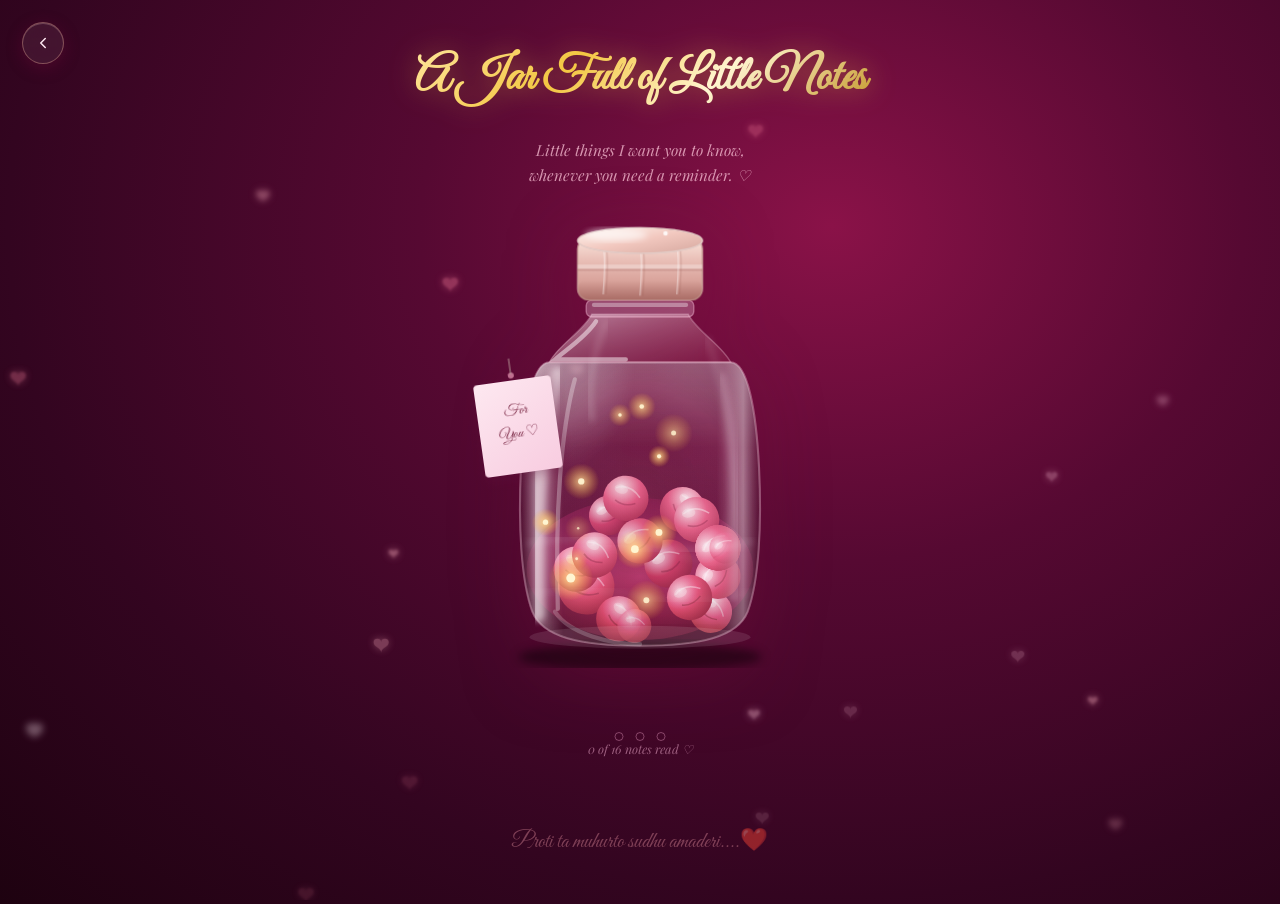
==== commit 7f83c104: "Update jar.html" ====
--- a/jar.html
+++ b/jar.html
@@ -1,4 +1,4 @@
-﻿<!DOCTYPE html>
+<!DOCTYPE html>
 <html lang="en">
 <head>
   <meta charset="UTF-8" />
@@ -232,6 +232,29 @@
             <ellipse cx="-4.8" cy="-5.5" rx="4.8" ry="3.2" fill="rgba(255,255,255,0.35)"/>
           </g>
 
+          <g class="jar-ball" id="jarBall14" transform="translate(175,235) rotate(-42)">
+            <circle r="16" fill="url(#ballGrad1)"/>
+            <path d="M -8.5 -5.5 Q 0 -11 9.5 -3" stroke="rgba(255,255,255,0.45)" stroke-width="1.1" fill="none"/>
+            <path d="M -7 3 Q 0 6.5 7.5 1.8"      stroke="rgba(110,20,55,0.3)"   stroke-width="1.1" fill="none"/>
+            <ellipse cx="-4.8" cy="-5.5" rx="4.8" ry="3.2" fill="rgba(255,255,255,0.35)"/>
+          </g>
+
+          <g class="jar-ball" id="jarBall15" transform="translate(175,235) rotate(-42)">
+            <circle r="16" fill="url(#ballGrad1)"/>
+            <path d="M -8.5 -5.5 Q 0 -11 9.5 -3" stroke="rgba(255,255,255,0.45)" stroke-width="1.1" fill="none"/>
+            <path d="M -7 3 Q 0 6.5 7.5 1.8"      stroke="rgba(110,20,55,0.3)"   stroke-width="1.1" fill="none"/>
+            <ellipse cx="-4.8" cy="-5.5" rx="4.8" ry="3.2" fill="rgba(255,255,255,0.35)"/>
+          </g>
+
+          <g class="jar-ball" id="jarBall16" transform="translate(175,235) rotate(-42)">
+            <circle r="16" fill="url(#ballGrad1)"/>
+            <path d="M -8.5 -5.5 Q 0 -11 9.5 -3" stroke="rgba(255,255,255,0.45)" stroke-width="1.1" fill="none"/>
+            <path d="M -7 3 Q 0 6.5 7.5 1.8"      stroke="rgba(110,20,55,0.3)"   stroke-width="1.1" fill="none"/>
+            <ellipse cx="-4.8" cy="-5.5" rx="4.8" ry="3.2" fill="rgba(255,255,255,0.35)"/>
+          </g>
+
+
+
 
 
           <!-- 2 decorative filler balls — always present, keep the jar feeling full -->
@@ -398,4 +421,4 @@
   <script src="bgmusic.js"></script>
   <script src="jar.js"></script>
 </body>
-</html>+</html>
